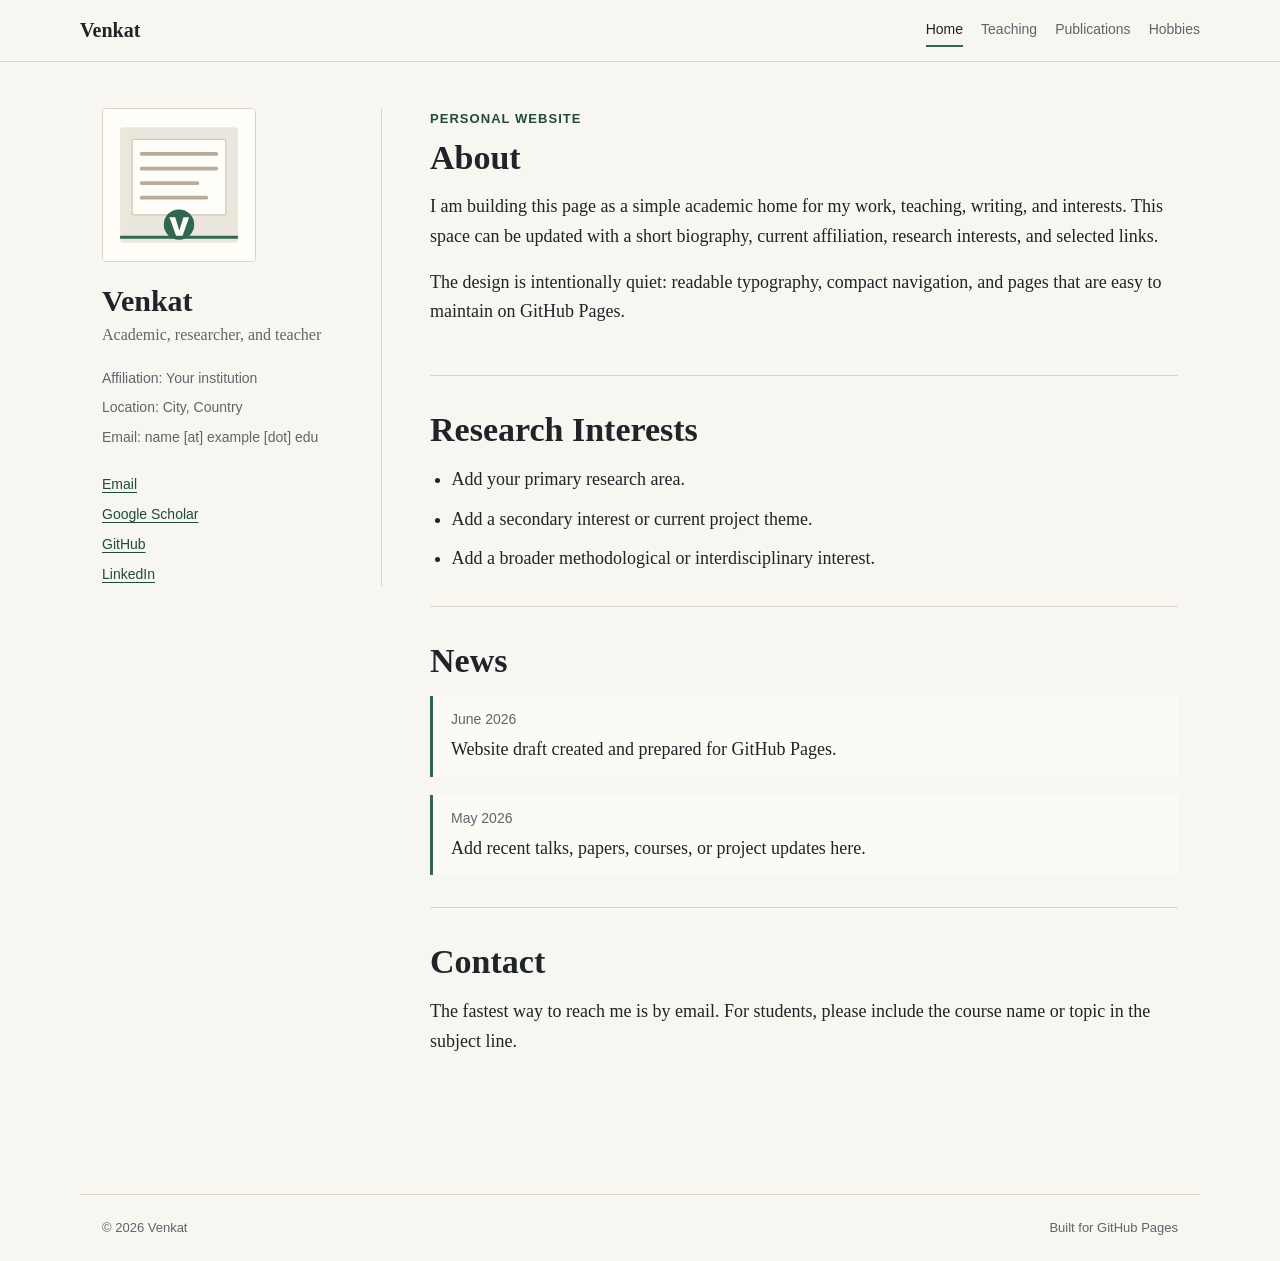
==== index.html @ 19c593ab "Initial academic website" ====
<!doctype html>
<html lang="en">
  <head>
    <meta charset="utf-8">
    <meta name="viewport" content="width=device-width, initial-scale=1">
    <title>Venkat | Academic Website</title>
    <meta name="description" content="Academic personal website for Venkat.">
    <link rel="stylesheet" href="assets/css/styles.css">
  </head>
  <body>
    <header class="site-header">
      <a class="site-title" href="index.html">Venkat</a>
      <nav class="site-nav" aria-label="Main navigation">
        <a class="active" href="index.html">Home</a>
        <a href="teaching.html">Teaching</a>
        <a href="publications.html">Publications</a>
        <a href="hobbies.html">Hobbies</a>
      </nav>
    </header>

    <div class="page-shell">
      <aside class="profile-card" aria-label="Profile">
        <img class="profile-photo" src="assets/img/profile-placeholder.svg" alt="Abstract profile illustration">
        <h1>Venkat</h1>
        <p class="profile-role">Academic, researcher, and teacher</p>
        <ul class="profile-list">
          <li>Affiliation: Your institution</li>
          <li>Location: City, Country</li>
          <li>Email: name [at] example [dot] edu</li>
        </ul>
        <div class="profile-links" aria-label="Profile links">
          <a href="mailto:name@example.edu">Email</a>
          <a href="#">Google Scholar</a>
          <a href="#">GitHub</a>
          <a href="#">LinkedIn</a>
        </div>
      </aside>

      <main class="content">
        <section class="section">
          <p class="eyebrow">Personal Website</p>
          <h2>About</h2>
          <p>
            I am building this page as a simple academic home for my work, teaching,
            writing, and interests. This space can be updated with a short biography,
            current affiliation, research interests, and selected links.
          </p>
          <p>
            The design is intentionally quiet: readable typography, compact navigation,
            and pages that are easy to maintain on GitHub Pages.
          </p>
        </section>

        <section class="section">
          <h2>Research Interests</h2>
          <ul class="plain-list">
            <li>Add your primary research area.</li>
            <li>Add a secondary interest or current project theme.</li>
            <li>Add a broader methodological or interdisciplinary interest.</li>
          </ul>
        </section>

        <section class="section">
          <h2>News</h2>
          <div class="news-list">
            <article>
              <time datetime="2026-06">June 2026</time>
              <p>Website draft created and prepared for GitHub Pages.</p>
            </article>
            <article>
              <time datetime="2026-05">May 2026</time>
              <p>Add recent talks, papers, courses, or project updates here.</p>
            </article>
          </div>
        </section>

        <section class="section">
          <h2>Contact</h2>
          <p>
            The fastest way to reach me is by email. For students, please include the
            course name or topic in the subject line.
          </p>
        </section>
      </main>
    </div>

    <footer class="site-footer">
      <span>© 2026 Venkat</span>
      <span>Built for GitHub Pages</span>
    </footer>
  </body>
</html>
---- assets/css/styles.css ----
:root {
  color-scheme: light;
  --bg: #f7f6f1;
  --paper: #fffdf8;
  --ink: #1f2428;
  --muted: #60656c;
  --line: #d9d4c9;
  --accent: #2f684e;
  --accent-dark: #1f4d39;
  --soft: #ece7dc;
  --shadow: 0 18px 45px rgba(40, 36, 28, 0.08);
  --max-width: 1120px;
}

* {
  box-sizing: border-box;
}

html {
  scroll-behavior: smooth;
}

body {
  margin: 0;
  background: var(--bg);
  color: var(--ink);
  font-family: Georgia, "Times New Roman", serif;
  font-size: 18px;
  line-height: 1.65;
}

a {
  color: var(--accent-dark);
  text-decoration-thickness: 1px;
  text-underline-offset: 0.18em;
}

a:hover {
  color: #16382a;
}

.site-header {
  position: sticky;
  top: 0;
  z-index: 10;
  display: flex;
  align-items: center;
  justify-content: space-between;
  gap: 24px;
  border-bottom: 1px solid var(--line);
  background: rgba(247, 246, 241, 0.94);
  padding: 14px max(22px, calc((100vw - var(--max-width)) / 2));
  backdrop-filter: blur(12px);
}

.site-title {
  color: var(--ink);
  font-size: 20px;
  font-weight: 700;
  text-decoration: none;
}

.site-nav {
  display: flex;
  flex-wrap: wrap;
  gap: 6px 18px;
  justify-content: flex-end;
  font-family: "Helvetica Neue", Arial, sans-serif;
  font-size: 14px;
  letter-spacing: 0;
}

.site-nav a {
  border-bottom: 2px solid transparent;
  color: var(--muted);
  padding: 4px 0;
  text-decoration: none;
}

.site-nav a:hover,
.site-nav a.active {
  border-color: var(--accent);
  color: var(--ink);
}

.page-shell {
  display: grid;
  grid-template-columns: 280px minmax(0, 1fr);
  gap: 48px;
  max-width: var(--max-width);
  margin: 0 auto;
  padding: 46px 22px 56px;
}

.profile-card {
  align-self: start;
  position: sticky;
  top: 86px;
  border-right: 1px solid var(--line);
  padding-right: 30px;
}

.profile-photo {
  display: block;
  width: 154px;
  height: 154px;
  border: 1px solid var(--line);
  border-radius: 4px;
  background: var(--paper);
  object-fit: cover;
}

.profile-card h1 {
  margin: 22px 0 4px;
  font-size: 30px;
  line-height: 1.15;
}

.profile-role {
  margin: 0 0 22px;
  color: var(--muted);
  font-size: 16px;
  line-height: 1.45;
}

.profile-list {
  margin: 0;
  padding: 0;
  color: var(--muted);
  font-family: "Helvetica Neue", Arial, sans-serif;
  font-size: 14px;
  line-height: 1.55;
  list-style: none;
}

.profile-list li + li {
  margin-top: 8px;
}

.profile-links {
  display: flex;
  flex-direction: column;
  gap: 7px;
  margin-top: 24px;
  font-family: "Helvetica Neue", Arial, sans-serif;
  font-size: 14px;
}

.content {
  min-width: 0;
}

.section {
  max-width: 780px;
  border-bottom: 1px solid var(--line);
  padding: 0 0 32px;
  margin: 0 0 34px;
}

.section:last-child {
  border-bottom: 0;
}

.eyebrow {
  margin: 0 0 8px;
  color: var(--accent-dark);
  font-family: "Helvetica Neue", Arial, sans-serif;
  font-size: 13px;
  font-weight: 700;
  letter-spacing: 0.08em;
  text-transform: uppercase;
}

h2,
h3,
p {
  overflow-wrap: break-word;
}

h2 {
  margin: 0 0 14px;
  font-size: 34px;
  line-height: 1.2;
}

h3 {
  margin: 0;
  font-size: 21px;
  line-height: 1.3;
}

p {
  margin: 0 0 16px;
}

.plain-list,
.publication-list {
  padding-left: 1.2em;
  margin: 0;
}

.plain-list li + li,
.publication-list li + li {
  margin-top: 10px;
}

.news-list,
.item-list {
  display: grid;
  gap: 18px;
}

.news-list article,
.item {
  border-left: 3px solid var(--accent);
  background: rgba(255, 253, 248, 0.58);
  padding: 12px 0 12px 18px;
}

.news-list time,
.item-meta {
  display: block;
  margin: 0 0 4px;
  color: var(--muted);
  font-family: "Helvetica Neue", Arial, sans-serif;
  font-size: 14px;
}

.news-list p,
.item p {
  margin-bottom: 0;
}

.publication-list a {
  margin-left: 8px;
  white-space: nowrap;
}

.site-footer {
  display: flex;
  justify-content: space-between;
  gap: 18px;
  max-width: var(--max-width);
  margin: 0 auto;
  border-top: 1px solid var(--line);
  padding: 22px;
  color: var(--muted);
  font-family: "Helvetica Neue", Arial, sans-serif;
  font-size: 13px;
}

@media (max-width: 760px) {
  body {
    font-size: 17px;
  }

  .site-header,
  .site-footer {
    align-items: flex-start;
    flex-direction: column;
  }

  .site-nav {
    justify-content: flex-start;
  }

  .page-shell {
    display: block;
    padding-top: 32px;
  }

  .profile-card {
    position: static;
    display: grid;
    grid-template-columns: 108px minmax(0, 1fr);
    gap: 0 18px;
    border-right: 0;
    border-bottom: 1px solid var(--line);
    margin-bottom: 34px;
    padding: 0 0 28px;
  }

  .profile-photo {
    grid-row: span 4;
    width: 108px;
    height: 108px;
  }

  .profile-card h1 {
    margin-top: 0;
    font-size: 28px;
  }

  .profile-links {
    grid-column: 1 / -1;
    display: flex;
    flex-direction: row;
    flex-wrap: wrap;
  }

  h2 {
    font-size: 29px;
  }
}

@media (max-width: 460px) {
  .site-header {
    padding: 13px 18px;
  }

  .page-shell {
    padding-left: 18px;
    padding-right: 18px;
  }

  .profile-card {
    grid-template-columns: 1fr;
  }

  .profile-photo {
    grid-row: auto;
    margin-bottom: 18px;
  }
}
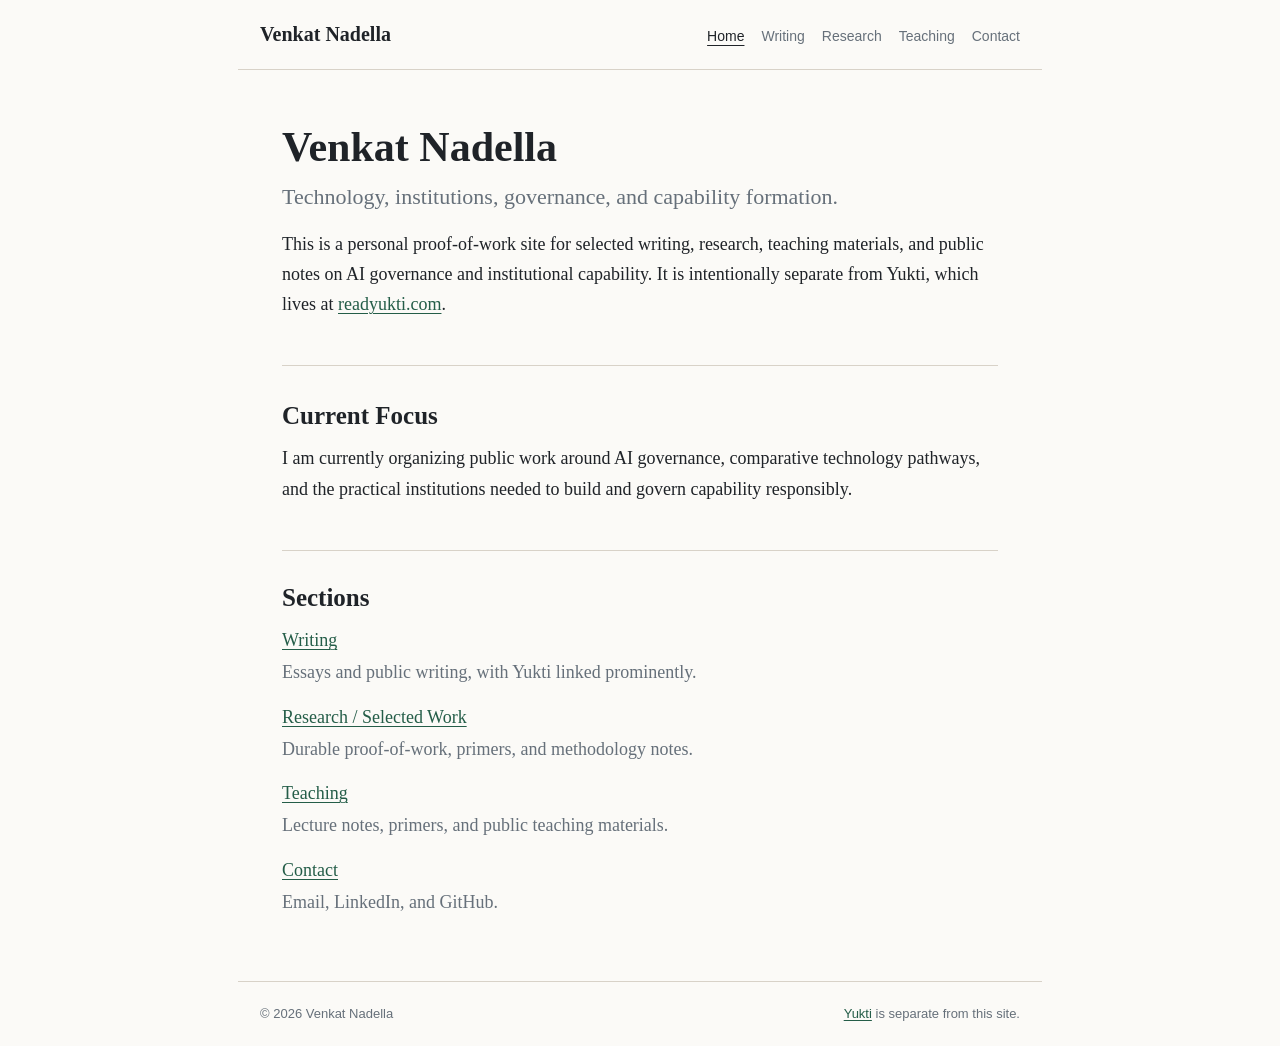
==== commit 41d990d4: "Align site with personal website outline" ====
--- a/index.html
+++ b/index.html
@@ -3,90 +3,69 @@
   <head>
     <meta charset="utf-8">
     <meta name="viewport" content="width=device-width, initial-scale=1">
-    <title>Venkat | Academic Website</title>
-    <meta name="description" content="Academic personal website for Venkat.">
-    <link rel="stylesheet" href="assets/css/styles.css">
+    <title>Venkat Nadella</title>
+    <meta name="description" content="Personal website of Venkat Nadella.">
+    <link rel="stylesheet" href="/style.css">
   </head>
   <body>
     <header class="site-header">
-      <a class="site-title" href="index.html">Venkat</a>
+      <a class="site-name" href="/">Venkat Nadella</a>
       <nav class="site-nav" aria-label="Main navigation">
-        <a class="active" href="index.html">Home</a>
-        <a href="teaching.html">Teaching</a>
-        <a href="publications.html">Publications</a>
-        <a href="hobbies.html">Hobbies</a>
+        <a class="active" href="/">Home</a>
+        <a href="/writing/">Writing</a>
+        <a href="/research/">Research</a>
+        <a href="/teaching/">Teaching</a>
+        <a href="/contact/">Contact</a>
       </nav>
     </header>
 
-    <div class="page-shell">
-      <aside class="profile-card" aria-label="Profile">
-        <img class="profile-photo" src="assets/img/profile-placeholder.svg" alt="Abstract profile illustration">
-        <h1>Venkat</h1>
-        <p class="profile-role">Academic, researcher, and teacher</p>
-        <ul class="profile-list">
-          <li>Affiliation: Your institution</li>
-          <li>Location: City, Country</li>
-          <li>Email: name [at] example [dot] edu</li>
+    <main class="page">
+      <section class="intro">
+        <h1>Venkat Nadella</h1>
+        <p class="lede">Technology, institutions, governance, and capability formation.</p>
+        <p>
+          This is a personal proof-of-work site for selected writing, research,
+          teaching materials, and public notes on AI governance and institutional
+          capability. It is intentionally separate from Yukti, which lives at
+          <a href="https://readyukti.com">readyukti.com</a>.
+        </p>
+      </section>
+
+      <section class="section">
+        <h2>Current Focus</h2>
+        <p>
+          I am currently organizing public work around AI governance, comparative
+          technology pathways, and the practical institutions needed to build and
+          govern capability responsibly.
+        </p>
+      </section>
+
+      <section class="section">
+        <h2>Sections</h2>
+        <ul class="link-list">
+          <li>
+            <a href="/writing/">Writing</a>
+            <span>Essays and public writing, with Yukti linked prominently.</span>
+          </li>
+          <li>
+            <a href="/research/">Research / Selected Work</a>
+            <span>Durable proof-of-work, primers, and methodology notes.</span>
+          </li>
+          <li>
+            <a href="/teaching/">Teaching</a>
+            <span>Lecture notes, primers, and public teaching materials.</span>
+          </li>
+          <li>
+            <a href="/contact/">Contact</a>
+            <span>Email, LinkedIn, and GitHub.</span>
+          </li>
         </ul>
-        <div class="profile-links" aria-label="Profile links">
-          <a href="mailto:name@example.edu">Email</a>
-          <a href="#">Google Scholar</a>
-          <a href="#">GitHub</a>
-          <a href="#">LinkedIn</a>
-        </div>
-      </aside>
-
-      <main class="content">
-        <section class="section">
-          <p class="eyebrow">Personal Website</p>
-          <h2>About</h2>
-          <p>
-            I am building this page as a simple academic home for my work, teaching,
-            writing, and interests. This space can be updated with a short biography,
-            current affiliation, research interests, and selected links.
-          </p>
-          <p>
-            The design is intentionally quiet: readable typography, compact navigation,
-            and pages that are easy to maintain on GitHub Pages.
-          </p>
-        </section>
-
-        <section class="section">
-          <h2>Research Interests</h2>
-          <ul class="plain-list">
-            <li>Add your primary research area.</li>
-            <li>Add a secondary interest or current project theme.</li>
-            <li>Add a broader methodological or interdisciplinary interest.</li>
-          </ul>
-        </section>
-
-        <section class="section">
-          <h2>News</h2>
-          <div class="news-list">
-            <article>
-              <time datetime="2026-06">June 2026</time>
-              <p>Website draft created and prepared for GitHub Pages.</p>
-            </article>
-            <article>
-              <time datetime="2026-05">May 2026</time>
-              <p>Add recent talks, papers, courses, or project updates here.</p>
-            </article>
-          </div>
-        </section>
-
-        <section class="section">
-          <h2>Contact</h2>
-          <p>
-            The fastest way to reach me is by email. For students, please include the
-            course name or topic in the subject line.
-          </p>
-        </section>
-      </main>
-    </div>
+      </section>
+    </main>
 
     <footer class="site-footer">
-      <span>© 2026 Venkat</span>
-      <span>Built for GitHub Pages</span>
+      <span>© 2026 Venkat Nadella</span>
+      <span><a href="https://readyukti.com">Yukti</a> is separate from this site.</span>
     </footer>
   </body>
 </html>
--- a/style.css
+++ b/style.css
@@ -0,0 +1,245 @@
+:root {
+  --bg: #fbfaf7;
+  --ink: #1f2328;
+  --muted: #66707a;
+  --line: #d8d2c8;
+  --link: #245d48;
+  --link-hover: #153c2f;
+  --max-width: 760px;
+}
+
+* {
+  box-sizing: border-box;
+}
+
+html {
+  scroll-behavior: smooth;
+}
+
+body {
+  margin: 0;
+  background: var(--bg);
+  color: var(--ink);
+  font-family: Georgia, "Times New Roman", serif;
+  font-size: 18px;
+  line-height: 1.68;
+}
+
+a {
+  color: var(--link);
+  text-decoration-thickness: 1px;
+  text-underline-offset: 0.18em;
+}
+
+a:hover {
+  color: var(--link-hover);
+}
+
+.site-header {
+  display: flex;
+  align-items: baseline;
+  justify-content: space-between;
+  gap: 24px;
+  max-width: calc(var(--max-width) + 44px);
+  margin: 0 auto;
+  border-bottom: 1px solid var(--line);
+  padding: 22px;
+}
+
+.site-name {
+  color: var(--ink);
+  font-size: 20px;
+  font-weight: 700;
+  line-height: 1.2;
+  text-decoration: none;
+  white-space: nowrap;
+}
+
+.site-nav {
+  display: flex;
+  flex-wrap: wrap;
+  gap: 8px 17px;
+  justify-content: flex-end;
+  font-family: -apple-system, BlinkMacSystemFont, "Segoe UI", sans-serif;
+  font-size: 14px;
+  line-height: 1.4;
+}
+
+.site-nav a {
+  color: var(--muted);
+  text-decoration: none;
+}
+
+.site-nav a:hover,
+.site-nav a.active {
+  color: var(--ink);
+  text-decoration: underline;
+  text-underline-offset: 0.25em;
+}
+
+.page {
+  max-width: var(--max-width);
+  margin: 0 auto;
+  padding: 54px 22px 64px;
+}
+
+.intro {
+  border-bottom: 1px solid var(--line);
+  margin-bottom: 34px;
+  padding-bottom: 30px;
+}
+
+h1,
+h2,
+h3,
+p,
+li {
+  overflow-wrap: break-word;
+}
+
+h1 {
+  margin: 0 0 10px;
+  font-size: 42px;
+  line-height: 1.12;
+}
+
+h2 {
+  margin: 0 0 12px;
+  font-size: 25px;
+  line-height: 1.25;
+}
+
+h3 {
+  margin: 0 0 4px;
+  font-size: 19px;
+  line-height: 1.35;
+}
+
+p {
+  margin: 0 0 16px;
+}
+
+.lede {
+  color: var(--muted);
+  font-size: 22px;
+  line-height: 1.45;
+}
+
+.section {
+  border-bottom: 1px solid var(--line);
+  margin-bottom: 31px;
+  padding-bottom: 30px;
+}
+
+.section:last-child {
+  border-bottom: 0;
+  margin-bottom: 0;
+  padding-bottom: 0;
+}
+
+.item-list {
+  display: grid;
+  gap: 22px;
+}
+
+.item p:last-child {
+  margin-bottom: 0;
+}
+
+.muted {
+  color: var(--muted);
+}
+
+.plain-list {
+  margin: 0;
+  padding-left: 1.2em;
+}
+
+.plain-list li + li {
+  margin-top: 8px;
+}
+
+.link-list {
+  display: grid;
+  gap: 14px;
+  margin: 0;
+  padding: 0;
+  list-style: none;
+}
+
+.link-list li {
+  display: grid;
+  gap: 2px;
+}
+
+.link-list span {
+  color: var(--muted);
+}
+
+.contact-list {
+  display: grid;
+  gap: 12px;
+  margin: 0;
+  padding: 0;
+  list-style: none;
+}
+
+.contact-list li {
+  display: grid;
+  grid-template-columns: 90px minmax(0, 1fr);
+  gap: 14px;
+}
+
+.contact-list span {
+  color: var(--muted);
+  font-family: -apple-system, BlinkMacSystemFont, "Segoe UI", sans-serif;
+  font-size: 14px;
+  line-height: 1.9;
+}
+
+.site-footer {
+  display: flex;
+  justify-content: space-between;
+  gap: 18px;
+  max-width: calc(var(--max-width) + 44px);
+  margin: 0 auto;
+  border-top: 1px solid var(--line);
+  padding: 22px;
+  color: var(--muted);
+  font-family: -apple-system, BlinkMacSystemFont, "Segoe UI", sans-serif;
+  font-size: 13px;
+  line-height: 1.5;
+}
+
+@media (max-width: 680px) {
+  body {
+    font-size: 17px;
+  }
+
+  .site-header,
+  .site-footer {
+    align-items: flex-start;
+    flex-direction: column;
+  }
+
+  .site-nav {
+    justify-content: flex-start;
+  }
+
+  .page {
+    padding-top: 38px;
+  }
+
+  h1 {
+    font-size: 34px;
+  }
+
+  .lede {
+    font-size: 20px;
+  }
+
+  .contact-list li {
+    grid-template-columns: 1fr;
+    gap: 0;
+  }
+}
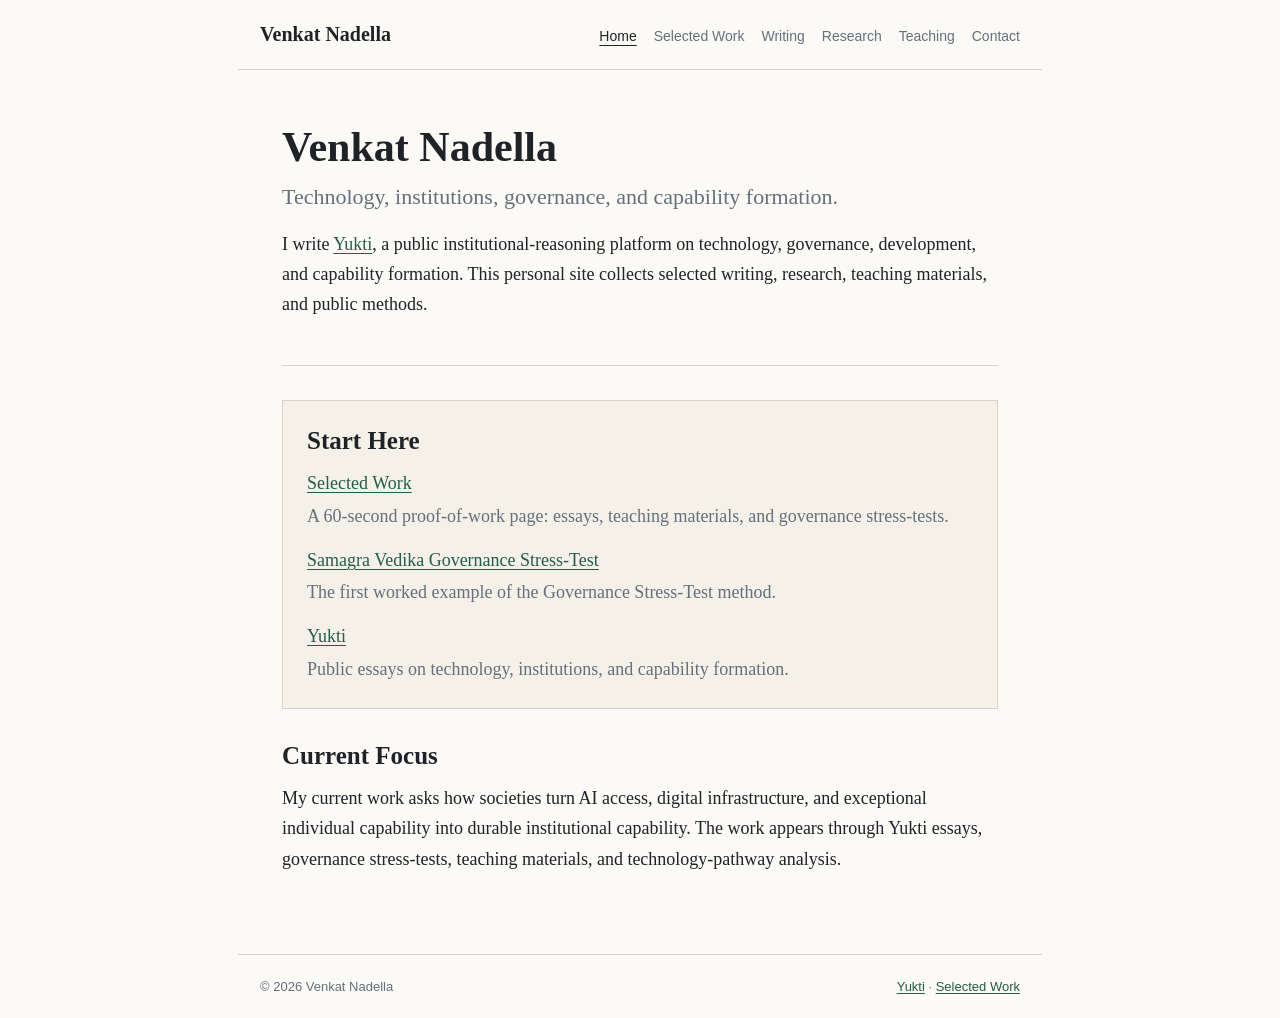
==== commit 73ea80d1: "Add EV selected work pages" ====
--- a/index.html
+++ b/index.html
@@ -12,6 +12,7 @@
       <a class="site-name" href="/">Venkat Nadella</a>
       <nav class="site-nav" aria-label="Main navigation">
         <a class="active" href="/">Home</a>
+        <a href="/selected-work/">Selected Work</a>
         <a href="/writing/">Writing</a>
         <a href="/research/">Research</a>
         <a href="/teaching/">Teaching</a>
@@ -23,49 +24,27 @@
       <section class="intro">
         <h1>Venkat Nadella</h1>
         <p class="lede">Technology, institutions, governance, and capability formation.</p>
-        <p>
-          This is a personal proof-of-work site for selected writing, research,
-          teaching materials, and public notes on AI governance and institutional
-          capability. It is intentionally separate from Yukti, which lives at
-          <a href="https://readyukti.com">readyukti.com</a>.
-        </p>
+        <p>I write <a href="https://readyukti.com">Yukti</a>, a public institutional-reasoning platform on technology, governance, development, and capability formation. This personal site collects selected writing, research, teaching materials, and public methods.</p>
+      </section>
+
+      <section class="section priority-section">
+        <h2>Start Here</h2>
+        <ul class="link-list">
+          <li><a href="/selected-work/">Selected Work</a><span>A 60-second proof-of-work page: essays, teaching materials, and governance stress-tests.</span></li>
+          <li><a href="/samagra-vedika-governance-stress-test/">Samagra Vedika Governance Stress-Test</a><span>The first worked example of the Governance Stress-Test method.</span></li>
+          <li><a href="https://readyukti.com">Yukti</a><span>Public essays on technology, institutions, and capability formation.</span></li>
+        </ul>
       </section>
 
       <section class="section">
         <h2>Current Focus</h2>
-        <p>
-          I am currently organizing public work around AI governance, comparative
-          technology pathways, and the practical institutions needed to build and
-          govern capability responsibly.
-        </p>
-      </section>
-
-      <section class="section">
-        <h2>Sections</h2>
-        <ul class="link-list">
-          <li>
-            <a href="/writing/">Writing</a>
-            <span>Essays and public writing, with Yukti linked prominently.</span>
-          </li>
-          <li>
-            <a href="/research/">Research / Selected Work</a>
-            <span>Durable proof-of-work, primers, and methodology notes.</span>
-          </li>
-          <li>
-            <a href="/teaching/">Teaching</a>
-            <span>Lecture notes, primers, and public teaching materials.</span>
-          </li>
-          <li>
-            <a href="/contact/">Contact</a>
-            <span>Email, LinkedIn, and GitHub.</span>
-          </li>
-        </ul>
+        <p>My current work asks how societies turn AI access, digital infrastructure, and exceptional individual capability into durable institutional capability. The work appears through Yukti essays, governance stress-tests, teaching materials, and technology-pathway analysis.</p>
       </section>
     </main>
 
     <footer class="site-footer">
       <span>© 2026 Venkat Nadella</span>
-      <span><a href="https://readyukti.com">Yukti</a> is separate from this site.</span>
+      <span><a href="https://readyukti.com">Yukti</a> · <a href="/selected-work/">Selected Work</a></span>
     </footer>
   </body>
 </html>
--- a/style.css
+++ b/style.css
@@ -243,3 +243,57 @@
     gap: 0;
   }
 }
+
+.priority-section {
+  background: #f5f1e9;
+  border: 1px solid var(--line);
+  padding: 24px;
+}
+
+.longform h2 {
+  margin-top: 32px;
+}
+
+.longform h3 {
+  margin-top: 22px;
+}
+
+blockquote {
+  border-left: 3px solid var(--line);
+  color: var(--muted);
+  margin: 0 0 18px;
+  padding-left: 18px;
+}
+
+.table-wrap {
+  margin: 18px 0 24px;
+  overflow-x: auto;
+}
+
+table {
+  border-collapse: collapse;
+  font-family: -apple-system, BlinkMacSystemFont, "Segoe UI", sans-serif;
+  font-size: 14px;
+  line-height: 1.45;
+  min-width: 680px;
+  width: 100%;
+}
+
+th,
+td {
+  border: 1px solid var(--line);
+  padding: 10px 12px;
+  text-align: left;
+  vertical-align: top;
+}
+
+th {
+  background: #f5f1e9;
+  color: var(--ink);
+}
+
+@media (max-width: 680px) {
+  .priority-section {
+    padding: 18px;
+  }
+}
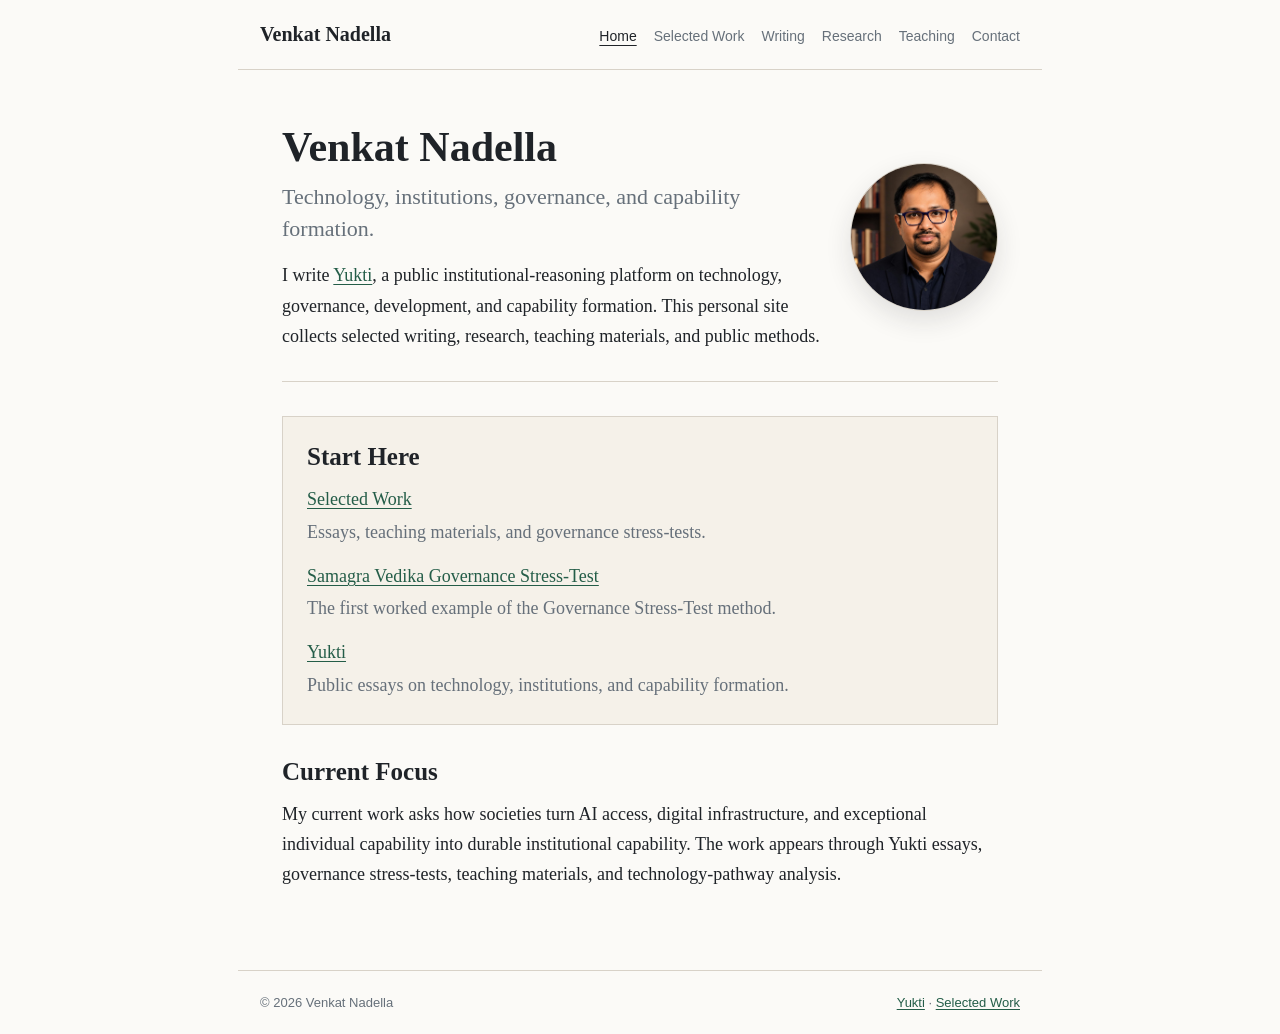
==== commit 3d1b05bf: "Polish homepage and selected work" ====
--- a/index.html
+++ b/index.html
@@ -21,16 +21,19 @@
     </header>
 
     <main class="page">
-      <section class="intro">
-        <h1>Venkat Nadella</h1>
-        <p class="lede">Technology, institutions, governance, and capability formation.</p>
-        <p>I write <a href="https://readyukti.com">Yukti</a>, a public institutional-reasoning platform on technology, governance, development, and capability formation. This personal site collects selected writing, research, teaching materials, and public methods.</p>
+      <section class="intro home-intro">
+        <div>
+          <h1>Venkat Nadella</h1>
+          <p class="lede">Technology, institutions, governance, and capability formation.</p>
+          <p>I write <a href="https://readyukti.com">Yukti</a>, a public institutional-reasoning platform on technology, governance, development, and capability formation. This personal site collects selected writing, research, teaching materials, and public methods.</p>
+        </div>
+        <img class="home-portrait" src="/assets/img/venkat-nadella.jpeg" alt="Venkat Nadella">
       </section>
 
       <section class="section priority-section">
         <h2>Start Here</h2>
         <ul class="link-list">
-          <li><a href="/selected-work/">Selected Work</a><span>A 60-second proof-of-work page: essays, teaching materials, and governance stress-tests.</span></li>
+          <li><a href="/selected-work/">Selected Work</a><span>Essays, teaching materials, and governance stress-tests.</span></li>
           <li><a href="/samagra-vedika-governance-stress-test/">Samagra Vedika Governance Stress-Test</a><span>The first worked example of the Governance Stress-Test method.</span></li>
           <li><a href="https://readyukti.com">Yukti</a><span>Public essays on technology, institutions, and capability formation.</span></li>
         </ul>
--- a/style.css
+++ b/style.css
@@ -297,3 +297,46 @@
     padding: 18px;
   }
 }
+
+.sequence-list li + li {
+  margin-top: 12px;
+}
+
+.sequence-list span {
+  color: var(--muted);
+  display: block;
+  margin-top: 2px;
+}
+
+.home-intro {
+  align-items: center;
+  display: grid;
+  gap: 28px;
+  grid-template-columns: minmax(0, 1fr) 148px;
+}
+
+.home-intro p:last-child {
+  margin-bottom: 0;
+}
+
+.home-portrait {
+  aspect-ratio: 1;
+  border: 1px solid var(--line);
+  border-radius: 50%;
+  box-shadow: 0 10px 26px rgba(31, 35, 40, 0.12);
+  display: block;
+  justify-self: end;
+  object-fit: cover;
+  width: 148px;
+}
+
+@media (max-width: 680px) {
+  .home-intro {
+    grid-template-columns: 1fr;
+  }
+
+  .home-portrait {
+    justify-self: start;
+    width: 118px;
+  }
+}
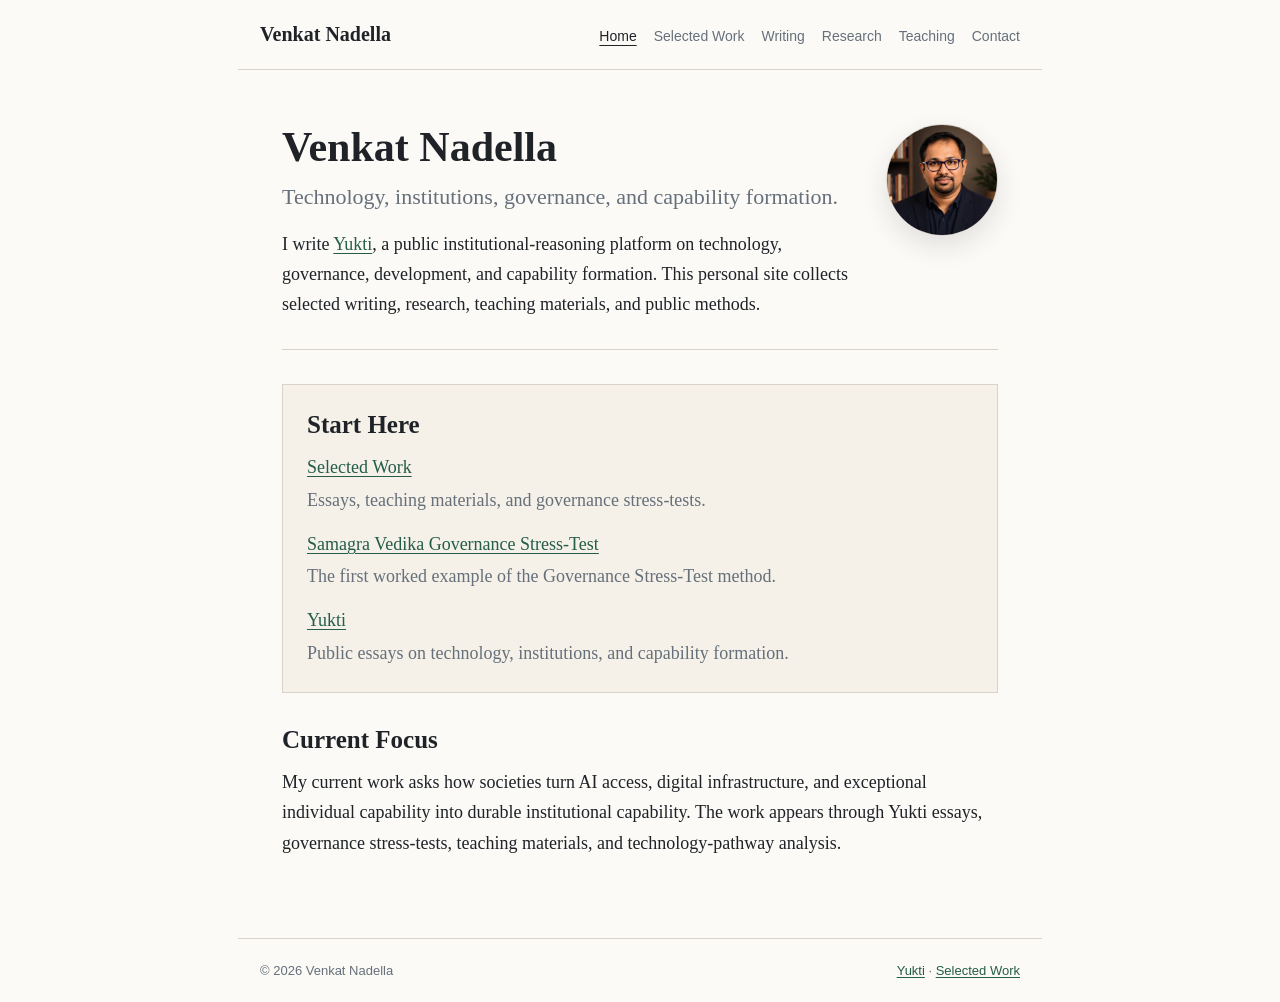
==== commit 9257836a: "Fix homepage portrait sizing" ====
--- a/index.html
+++ b/index.html
@@ -5,7 +5,7 @@
     <meta name="viewport" content="width=device-width, initial-scale=1">
     <title>Venkat Nadella</title>
     <meta name="description" content="Personal website of Venkat Nadella.">
-    <link rel="stylesheet" href="/style.css">
+    <link rel="stylesheet" href="/style.css?v=20260722b">
   </head>
   <body>
     <header class="site-header">
@@ -27,7 +27,7 @@
           <p class="lede">Technology, institutions, governance, and capability formation.</p>
           <p>I write <a href="https://readyukti.com">Yukti</a>, a public institutional-reasoning platform on technology, governance, development, and capability formation. This personal site collects selected writing, research, teaching materials, and public methods.</p>
         </div>
-        <img class="home-portrait" src="/assets/img/venkat-nadella.jpeg" alt="Venkat Nadella">
+        <img class="home-portrait" src="/assets/img/venkat-nadella-320.jpeg" alt="Venkat Nadella" width="112" height="112" decoding="async">
       </section>
 
       <section class="section priority-section">
--- a/style.css
+++ b/style.css
@@ -309,10 +309,10 @@
 }
 
 .home-intro {
-  align-items: center;
-  display: grid;
-  gap: 28px;
-  grid-template-columns: minmax(0, 1fr) 148px;
+  align-items: start;
+  display: grid;
+  gap: 26px;
+  grid-template-columns: minmax(0, 1fr) 112px;
 }
 
 .home-intro p:last-child {
@@ -327,7 +327,7 @@
   display: block;
   justify-self: end;
   object-fit: cover;
-  width: 148px;
+  width: 112px;
 }
 
 @media (max-width: 680px) {
@@ -337,6 +337,6 @@
 
   .home-portrait {
     justify-self: start;
-    width: 118px;
-  }
-}
+    width: 96px;
+  }
+}
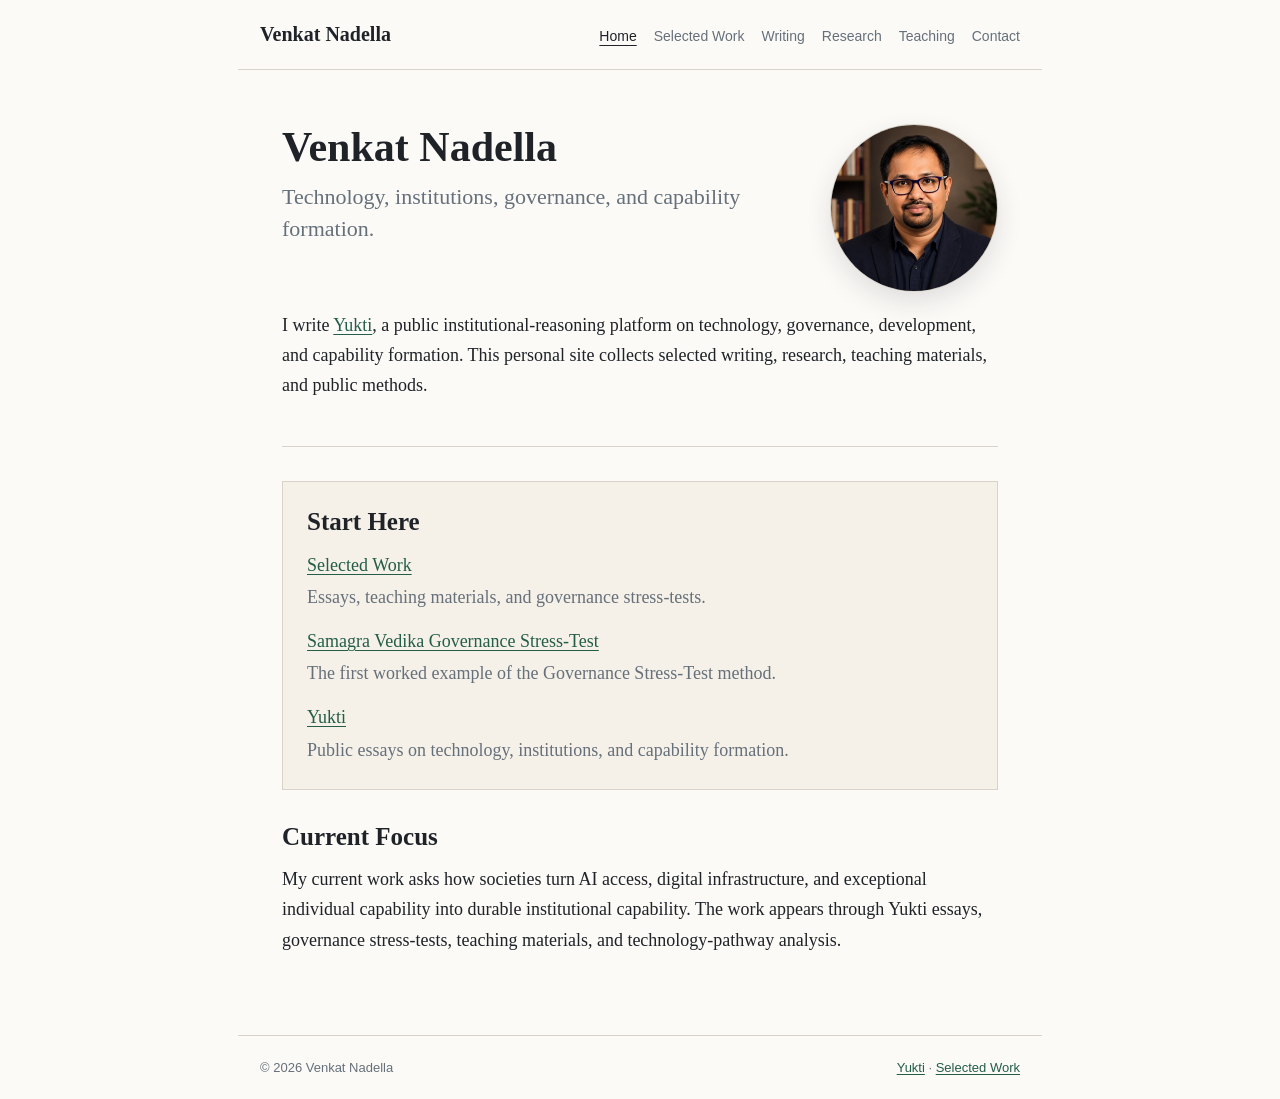
==== commit 92bcb8c2: "Adjust homepage portrait layout" ====
--- a/index.html
+++ b/index.html
@@ -5,7 +5,7 @@
     <meta name="viewport" content="width=device-width, initial-scale=1">
     <title>Venkat Nadella</title>
     <meta name="description" content="Personal website of Venkat Nadella.">
-    <link rel="stylesheet" href="/style.css?v=20260722b">
+    <link rel="stylesheet" href="/style.css?v=20260722c">
   </head>
   <body>
     <header class="site-header">
@@ -22,12 +22,14 @@
 
     <main class="page">
       <section class="intro home-intro">
-        <div>
+        <div class="home-heading">
+          <div>
           <h1>Venkat Nadella</h1>
           <p class="lede">Technology, institutions, governance, and capability formation.</p>
-          <p>I write <a href="https://readyukti.com">Yukti</a>, a public institutional-reasoning platform on technology, governance, development, and capability formation. This personal site collects selected writing, research, teaching materials, and public methods.</p>
+          </div>
+          <img class="home-portrait" src="/assets/img/venkat-nadella-320.jpeg" alt="Venkat Nadella" width="168" height="168" decoding="async">
         </div>
-        <img class="home-portrait" src="/assets/img/venkat-nadella-320.jpeg" alt="Venkat Nadella" width="112" height="112" decoding="async">
+        <p>I write <a href="https://readyukti.com">Yukti</a>, a public institutional-reasoning platform on technology, governance, development, and capability formation. This personal site collects selected writing, research, teaching materials, and public methods.</p>
       </section>
 
       <section class="section priority-section">
--- a/style.css
+++ b/style.css
@@ -309,13 +309,18 @@
 }
 
 .home-intro {
+  display: block;
+}
+
+.home-heading {
   align-items: start;
   display: grid;
-  gap: 26px;
-  grid-template-columns: minmax(0, 1fr) 112px;
-}
-
-.home-intro p:last-child {
+  gap: 30px;
+  grid-template-columns: minmax(0, 1fr) 168px;
+  margin-bottom: 18px;
+}
+
+.home-heading .lede {
   margin-bottom: 0;
 }
 
@@ -327,16 +332,18 @@
   display: block;
   justify-self: end;
   object-fit: cover;
-  width: 112px;
+  width: 168px;
 }
 
 @media (max-width: 680px) {
-  .home-intro {
-    grid-template-columns: 1fr;
+  .home-heading {
+    gap: 14px;
+    grid-template-columns: minmax(0, 1fr) 84px;
+    margin-bottom: 18px;
   }
 
   .home-portrait {
-    justify-self: start;
-    width: 96px;
-  }
-}
+    justify-self: end;
+    width: 84px;
+  }
+}
